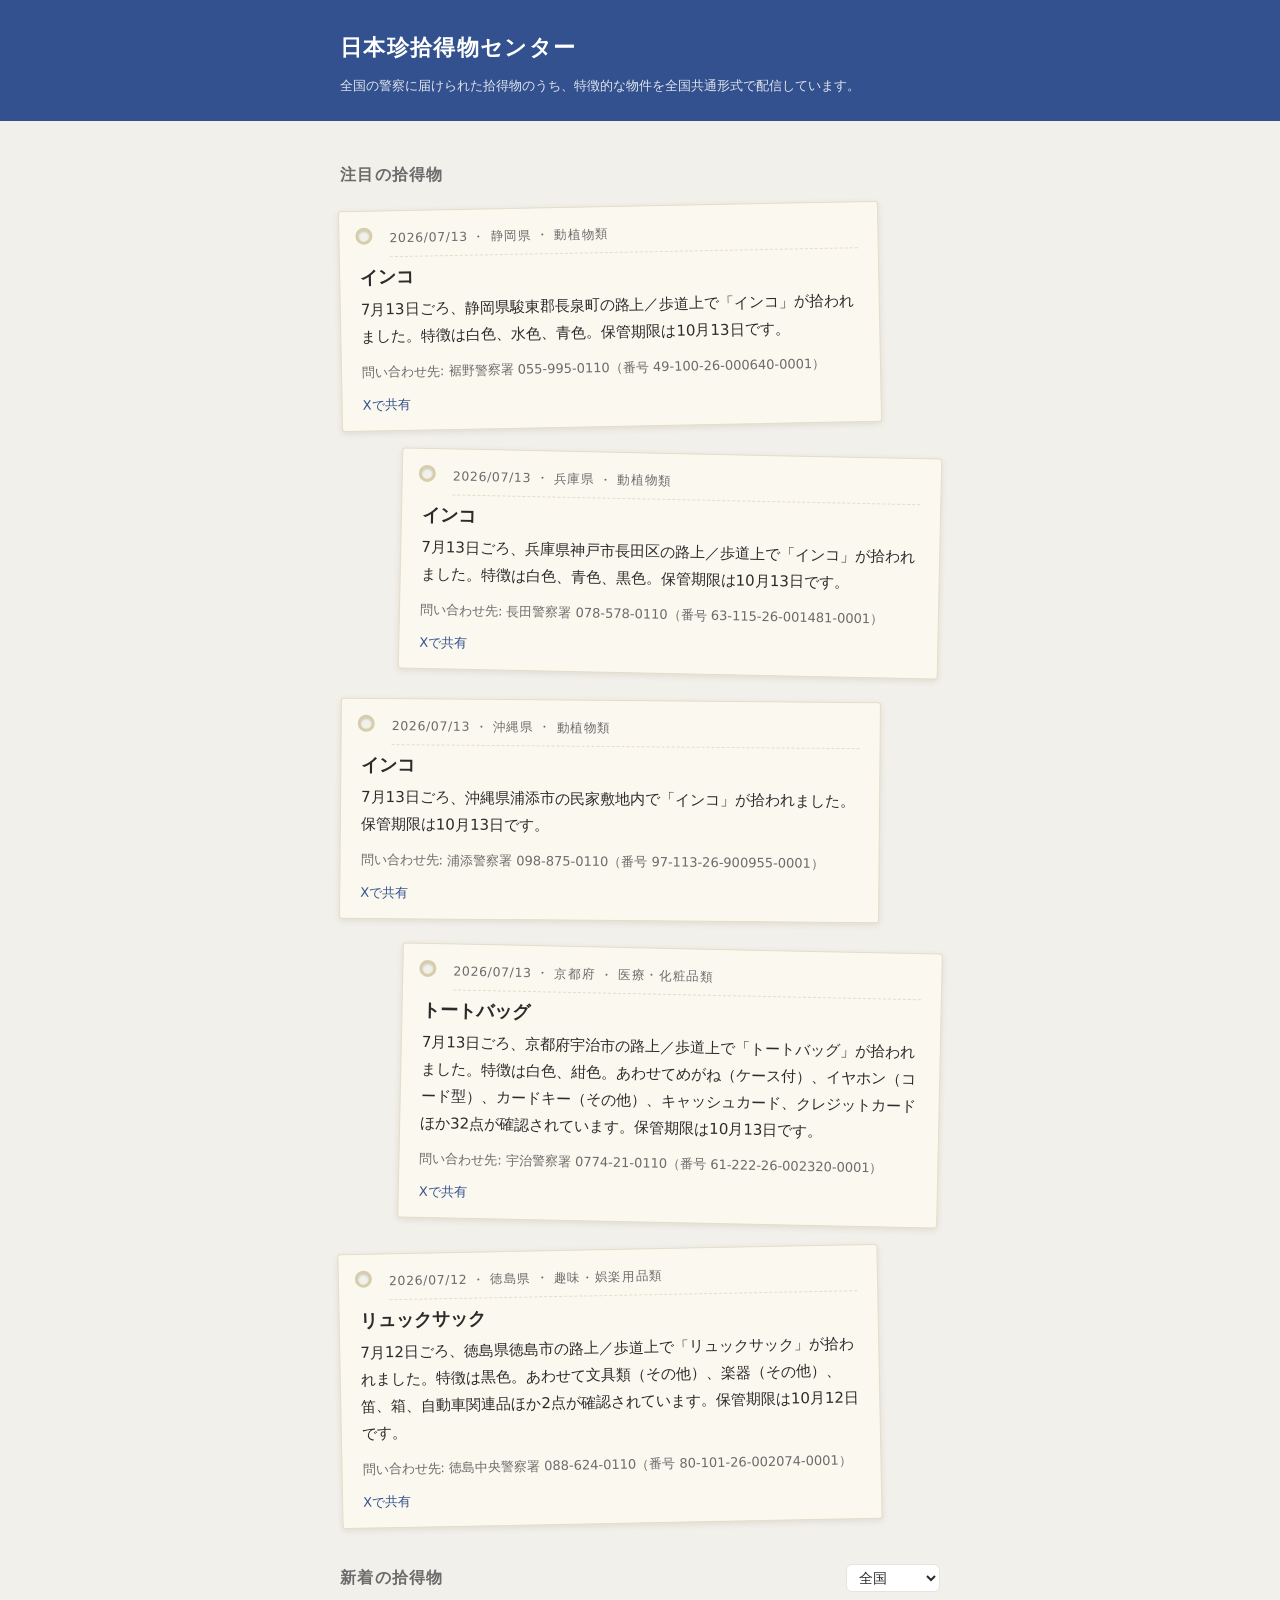
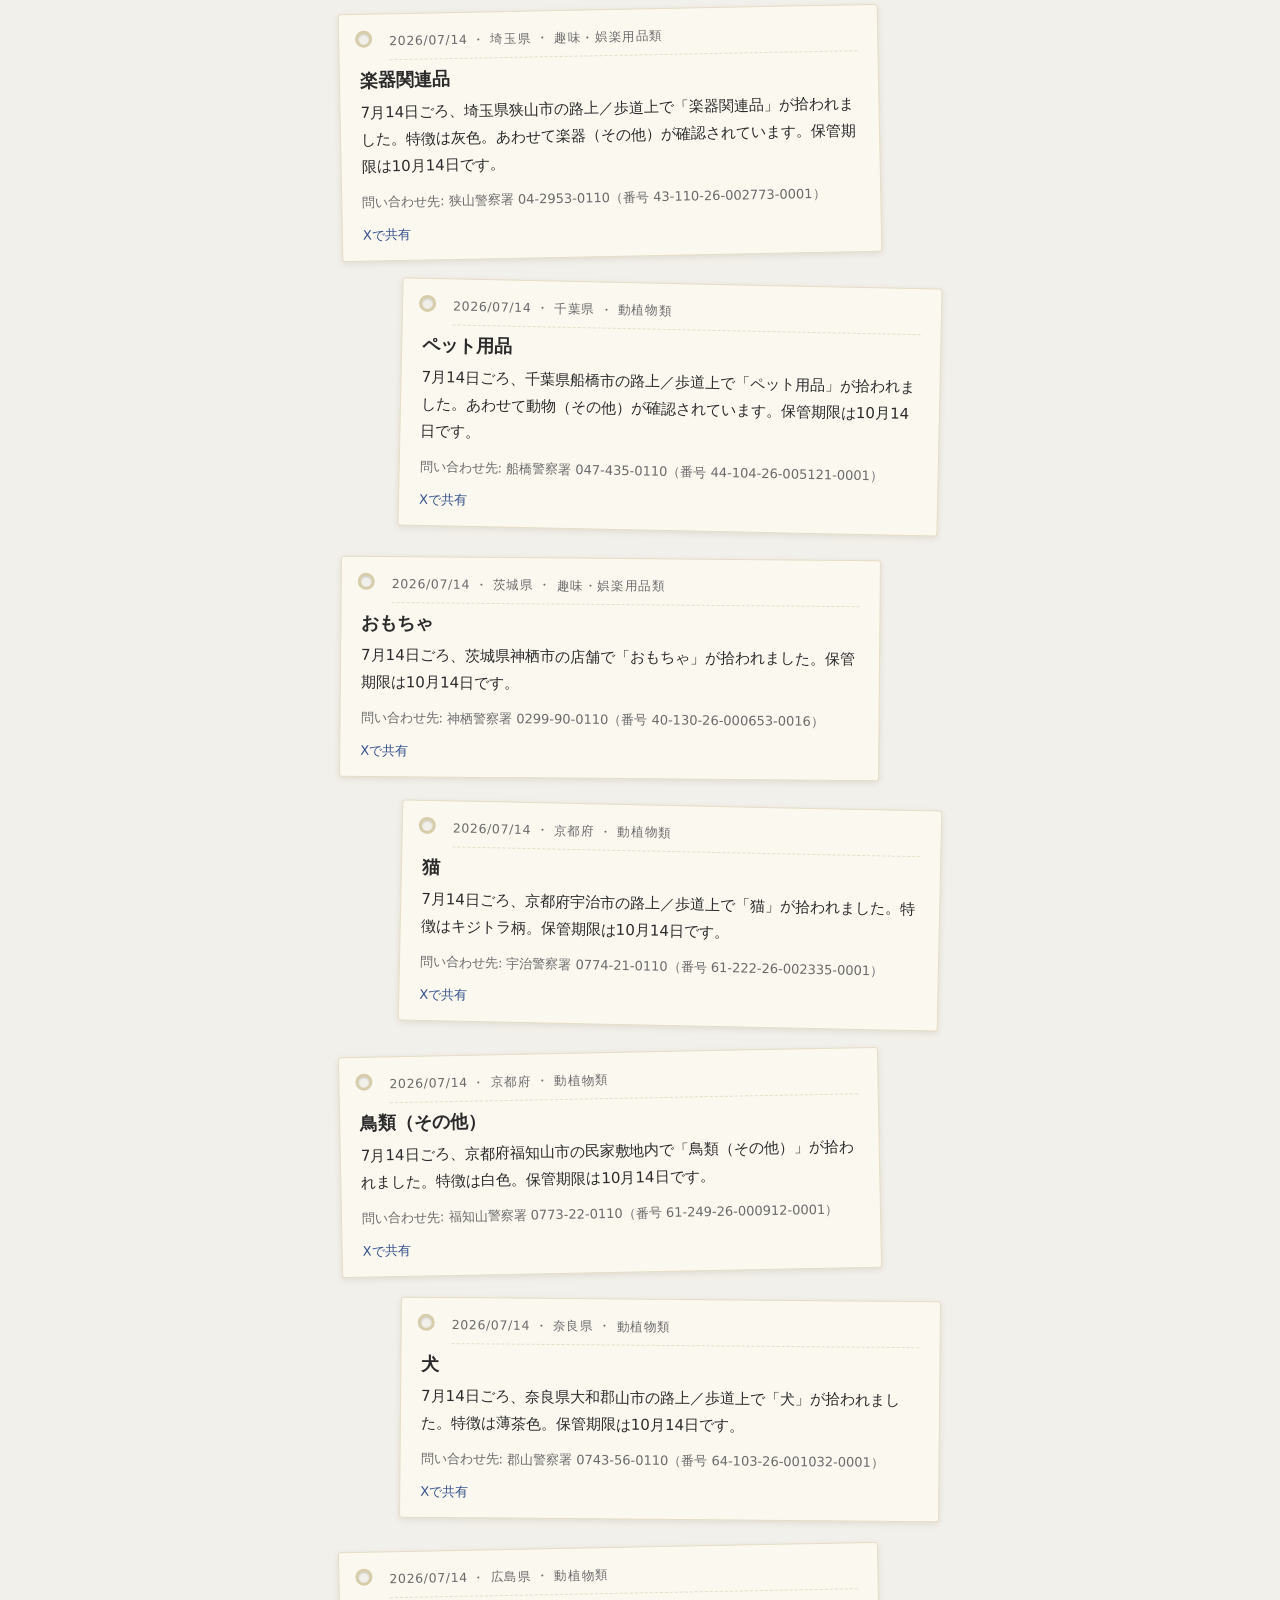
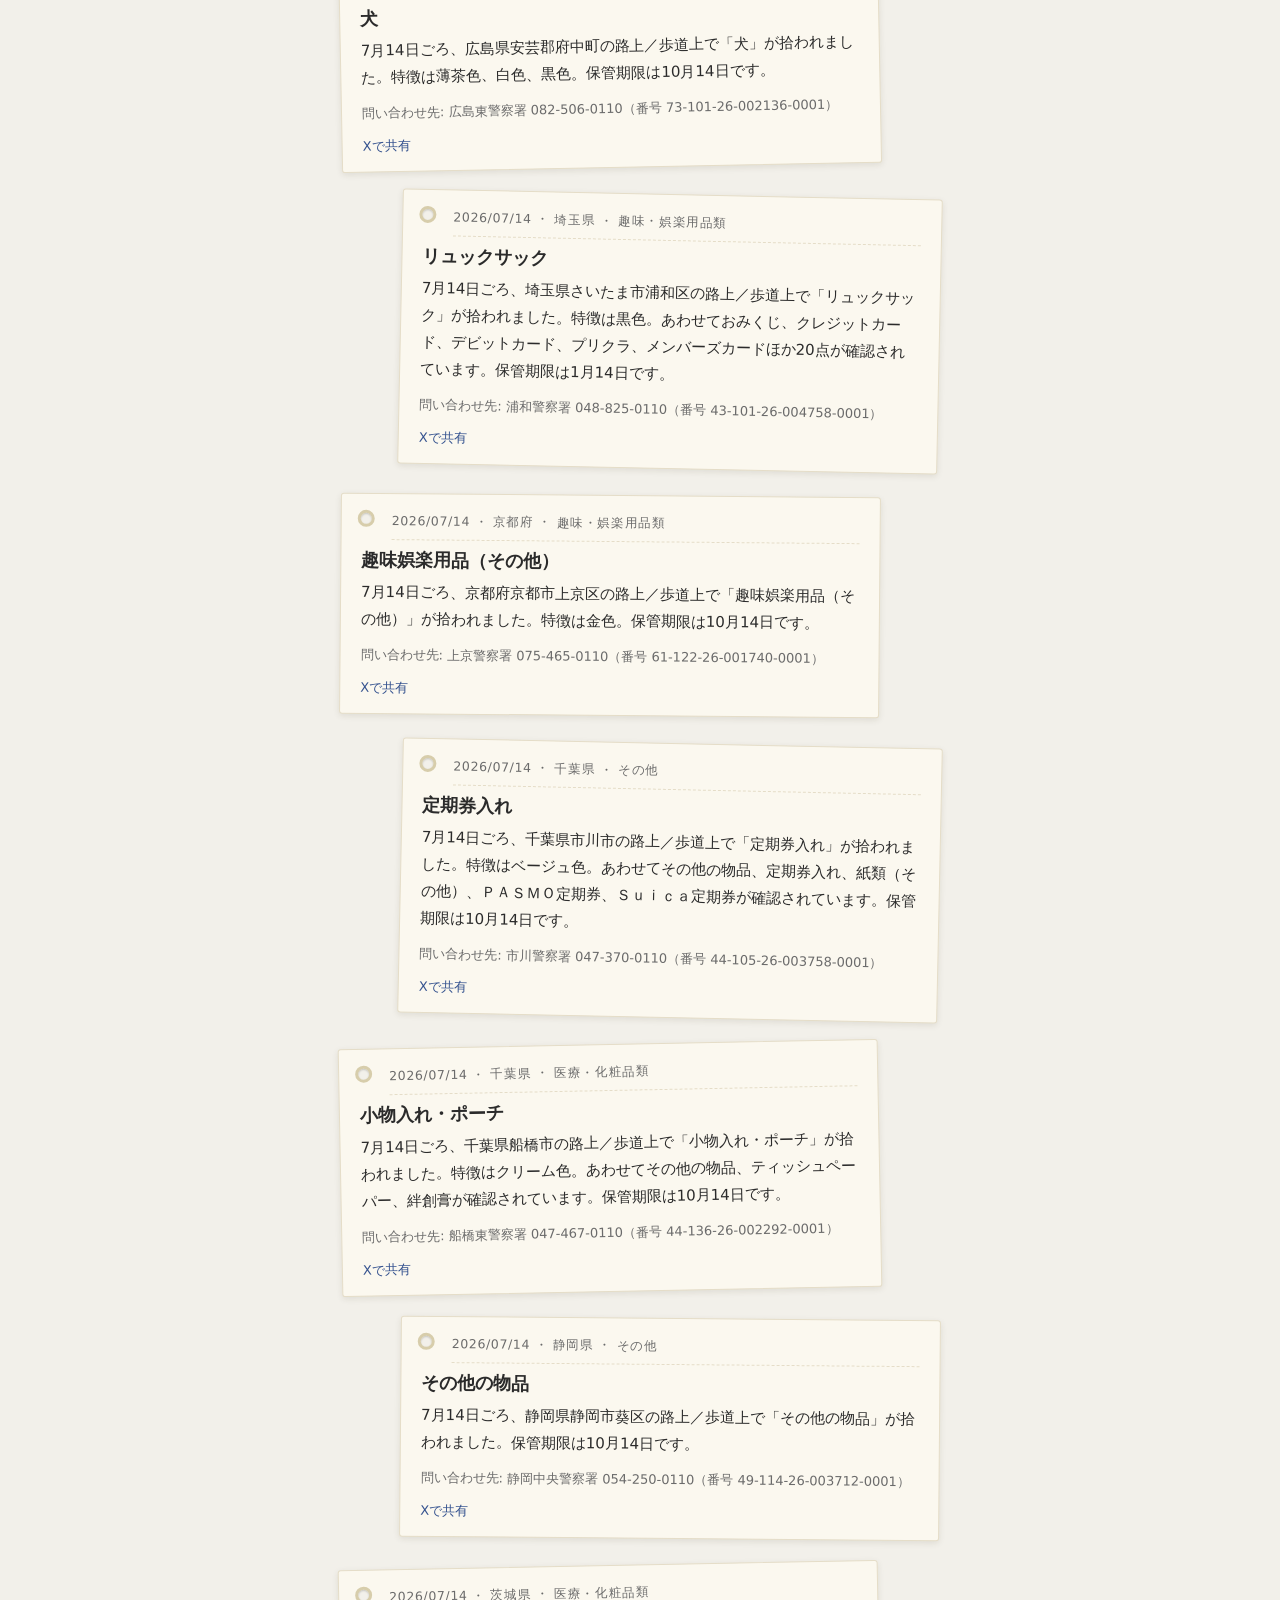
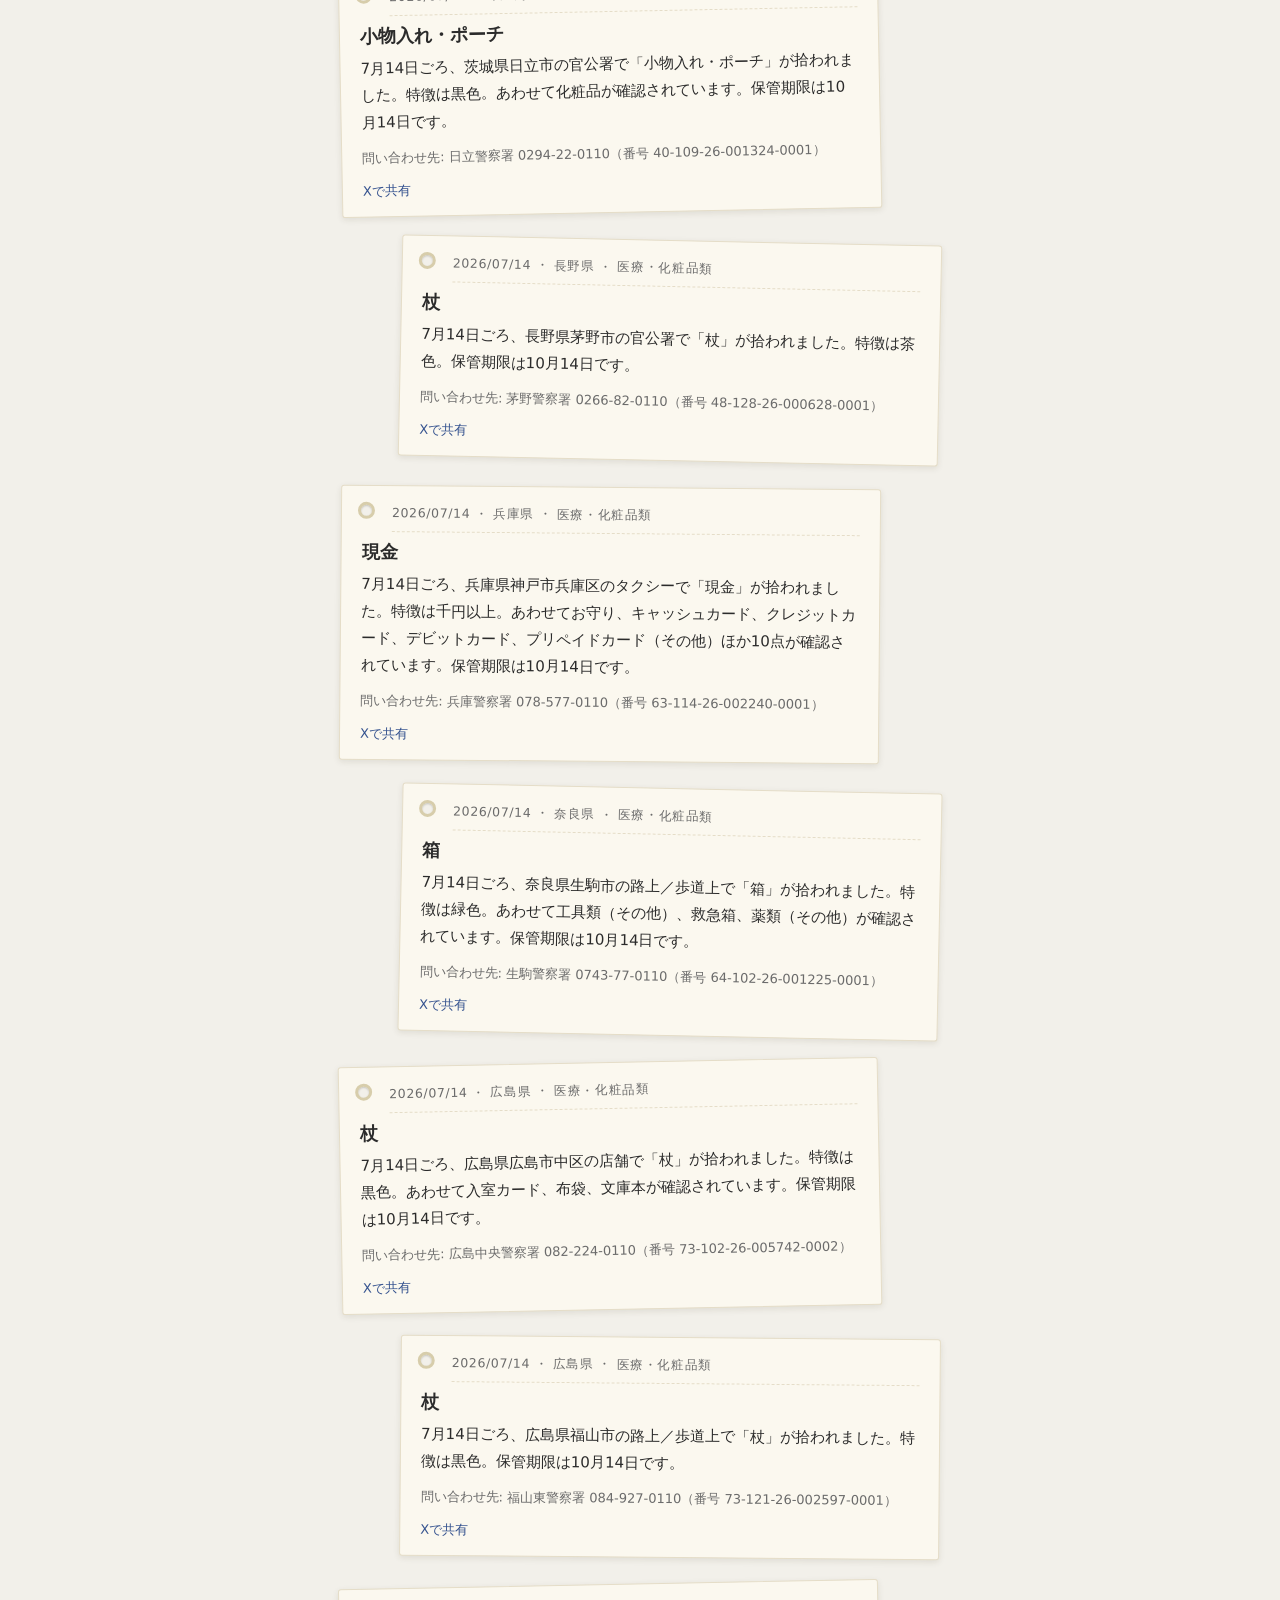
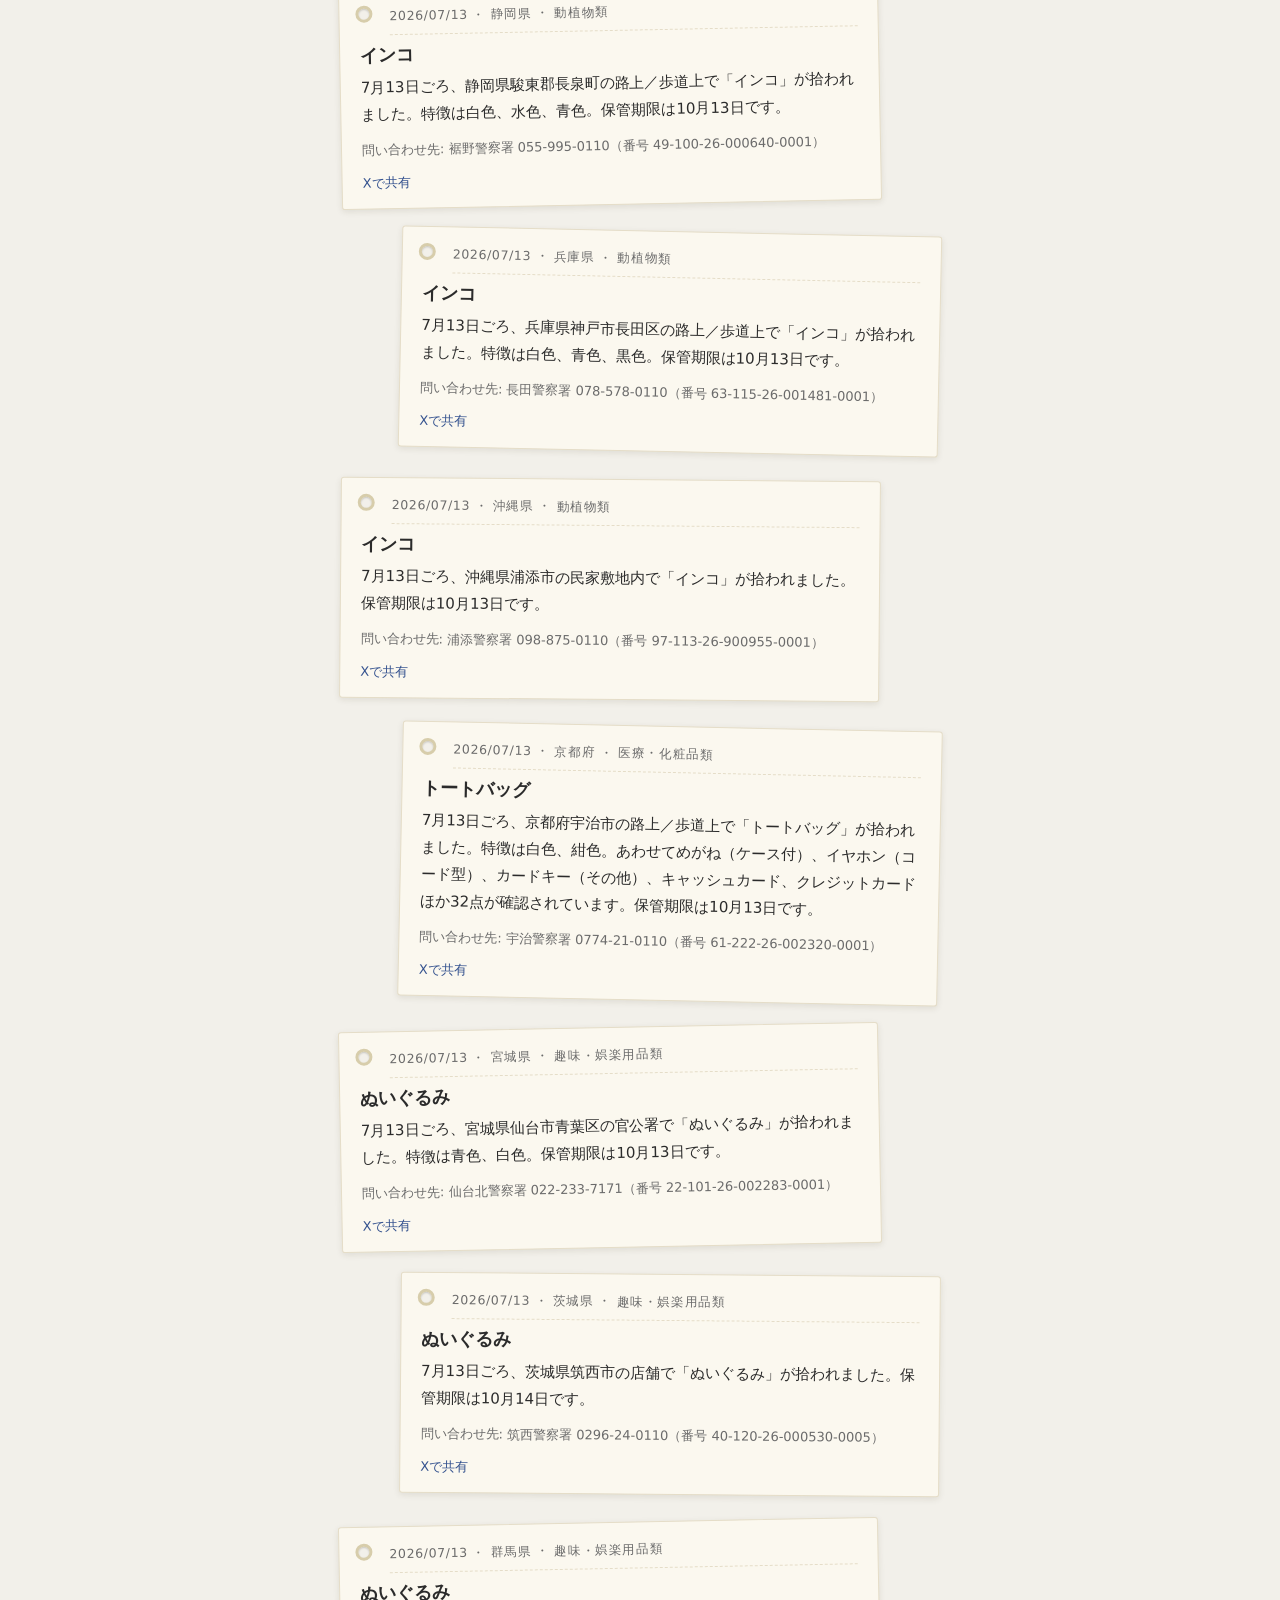
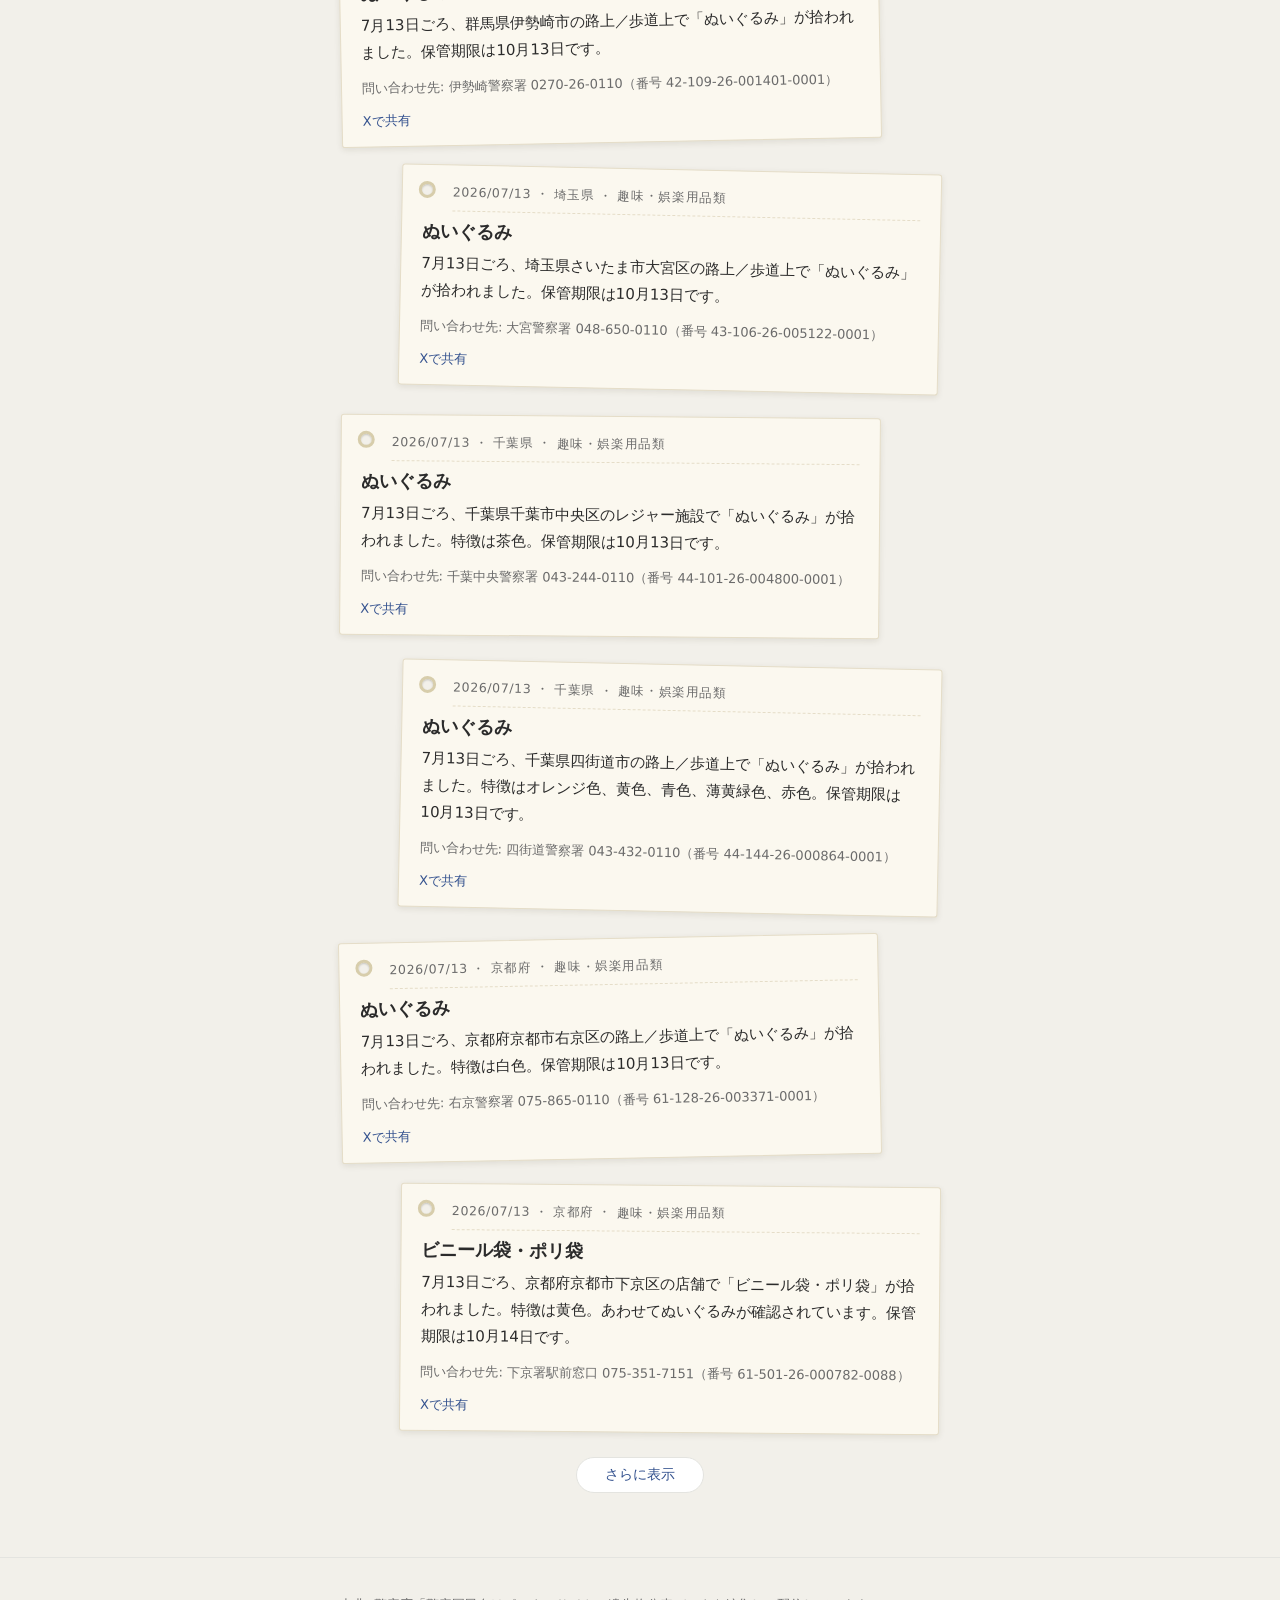
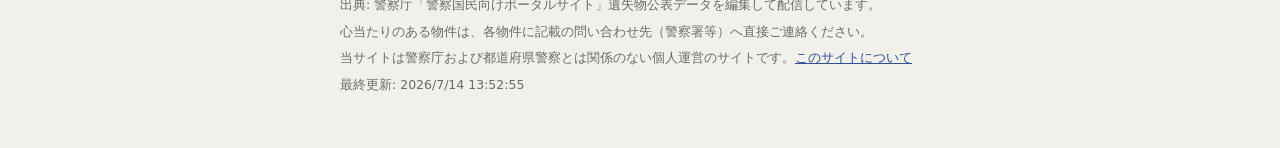
==== site/index.html @ 51313568 "feat: initial public release" ====
<!DOCTYPE html>
<html lang="ja">
<head>
  <meta charset="UTF-8">
  <meta name="viewport" content="width=device-width, initial-scale=1.0">
  <title>日本珍拾得物センター</title>
  <meta name="description" content="全国の警察に届けられた拾得物のうち、特徴的な物件を全国共通形式で配信しています。">
  <meta property="og:title" content="日本珍拾得物センター">
  <meta property="og:description" content="全国の警察に届けられた拾得物のうち、特徴的な物件を全国共通形式で配信しています。">
  <meta property="og:type" content="website">
  <meta name="twitter:card" content="summary">
  <link rel="icon" href="data:image/svg+xml,&lt;svg xmlns='http://www.w3.org/2000/svg' viewBox='0 0 100 100'&gt;&lt;text y='.9em' font-size='90'&gt;🐻&lt;/text&gt;&lt;/svg&gt;">
  <link rel="stylesheet" href="css/style.css">
</head>
<body>
  <header class="site-header">
    <div class="container">
      <h1 class="site-title"><a href="./">日本珍拾得物センター</a></h1>
      <p class="site-tagline">全国の警察に届けられた拾得物のうち、特徴的な物件を全国共通形式で配信しています。</p>
    </div>
  </header>

  <main class="container">
    <section aria-labelledby="featured-heading">
      <h2 id="featured-heading" class="section-heading">注目の拾得物</h2>
      <div id="featured-list" class="card-list">
        <p class="empty-state">読み込んでいます…</p>
      </div>
    </section>

    <section aria-labelledby="latest-heading">
      <div class="section-header">
        <h2 id="latest-heading" class="section-heading">新着の拾得物</h2>
        <label class="pref-filter">
          <span class="visually-hidden">都道府県で絞り込む</span>
          <select id="pref-select">
            <option value="">全国</option>
          </select>
        </label>
      </div>
      <div id="latest-list" class="card-list">
        <p class="empty-state">読み込んでいます…</p>
      </div>
      <p class="load-more-wrap">
        <button id="load-more" class="load-more" hidden>さらに表示</button>
      </p>
    </section>
  </main>

  <footer class="site-footer">
    <div class="container">
      <p>出典: 警察庁「警察国民向けポータルサイト」遺失物公表データを編集して配信しています。</p>
      <p>心当たりのある物件は、各物件に記載の問い合わせ先（警察署等）へ直接ご連絡ください。</p>
      <p>当サイトは警察庁および都道府県警察とは関係のない個人運営のサイトです。<a href="about.html">このサイトについて</a></p>
      <p id="updated-at"></p>
    </div>
  </footer>

  <script src="js/app.js"></script>
</body>
</html>
---- site/css/style.css ----
/* 日本珍拾得物センター — 1色（藍）+ 無彩色の引き算デザイン */

:root {
  --color-primary: #33518e;
  --color-primary-strong: #27406f;
  --color-bg: #f2f0ea;
  --color-surface: #ffffff;
  --color-paper: #fbf8ef;
  --color-paper-edge: #e5ddc8;
  --color-paper-hole: #d7cdab;
  --color-text: #2b2b2b;
  --color-text-muted: #6b6b6b;
  --color-line: #e4e4e0;
  --shadow-card: 0 2px 6px rgba(60, 50, 20, 0.10);
  --z-header: 100;
}

@media (prefers-color-scheme: dark) {
  :root {
    --color-primary: #8ba7dd;
    --color-primary-strong: #a9bfe8;
    --color-bg: #16171a;
    --color-surface: #1f2024;
    --color-paper: #26241d;
    --color-paper-edge: #3b372a;
    --color-paper-hole: #4c4633;
    --color-text: #e6e6e4;
    --color-text-muted: #9a9a97;
    --color-line: #2e2f34;
    --shadow-card: 0 2px 8px rgba(0, 0, 0, 0.4);
  }
}

* { box-sizing: border-box; }

body {
  margin: 0;
  font-family: "Hiragino Sans", "Yu Gothic", system-ui, sans-serif;
  font-size: 16px;
  line-height: 1.8;
  color: var(--color-text);
  background: var(--color-bg);
}

.container {
  max-width: 640px;
  margin: 0 auto;
  padding: 0 20px;
}

/* ヘッダー */
.site-header {
  background: var(--color-primary);
  color: #fff;
  padding: 28px 0 24px;
}

.site-title {
  margin: 0;
  font-size: 22px;
  letter-spacing: 0.06em;
}

.site-title a {
  color: inherit;
  text-decoration: none;
}

.site-tagline {
  margin: 6px 0 0;
  font-size: 13px;
  opacity: 0.85;
}

/* セクション */
.section-heading {
  font-size: 16px;
  color: var(--color-text-muted);
  font-weight: 600;
  letter-spacing: 0.08em;
  margin: 40px 0 16px;
}

.section-header {
  display: flex;
  align-items: baseline;
  justify-content: space-between;
  gap: 12px;
}

.pref-filter select {
  font-size: 14px;
  padding: 4px 8px;
  border: 1px solid var(--color-line);
  border-radius: 6px;
  background: var(--color-surface);
  color: var(--color-text);
}

/* カード = 拾得物件票（荷札）。机に散らばった落とし物のように配置する */
.card-list {
  display: flex;
  flex-direction: column;
  gap: 26px;
}

.item-card {
  width: min(100%, 540px);
  background: var(--color-paper);
  border: 1px solid var(--color-paper-edge);
  border-radius: 3px;
  box-shadow: var(--shadow-card);
  padding: 16px 20px 14px;
  position: relative;
  transform: rotate(-1.1deg);
  transition: transform 200ms ease;
}

/* 互い違いに置く。傾きは3枚周期でわずかに変える */
.card-list .item-card:nth-child(2n) {
  margin-left: auto;
  transform: rotate(1.2deg);
}

.card-list .item-card:nth-child(3n) {
  transform: rotate(0.5deg);
}

/* 手に取ると水平に戻る */
.item-card:hover {
  transform: rotate(0deg);
}

/* 荷札の穴（ハトメ） */
.item-card::before {
  content: "";
  position: absolute;
  top: 16px;
  left: 16px;
  width: 11px;
  height: 11px;
  border-radius: 50%;
  background: var(--color-bg);
  border: 3px solid var(--color-paper-hole);
  box-shadow: inset 0 1px 2px rgba(0, 0, 0, 0.18);
}

.item-meta {
  font-size: 12.5px;
  color: var(--color-text-muted);
  margin: 0 0 6px 30px;
  letter-spacing: 0.05em;
  border-bottom: 1px dashed var(--color-paper-edge);
  padding-bottom: 6px;
}

.item-name {
  margin: 4px 0 6px;
  font-size: 18px;
  font-weight: 600;
  line-height: 1.5;
}

.item-body {
  margin: 0;
  font-size: 15px;
}

.item-contact {
  margin: 10px 0 0;
  font-size: 13px;
  color: var(--color-text-muted);
}

.item-actions {
  margin-top: 10px;
  display: flex;
  gap: 16px;
}

.item-actions a,
.item-actions button {
  font-size: 13px;
  color: var(--color-primary);
  background: none;
  border: none;
  padding: 0;
  cursor: pointer;
  text-decoration: none;
}

.item-actions a:hover,
.item-actions button:hover {
  text-decoration: underline;
}

/* 空状態・フッター */
.empty-state {
  color: var(--color-text-muted);
  font-size: 14px;
}

.load-more-wrap {
  text-align: center;
  margin: 24px 0 0;
}

.load-more {
  font-size: 14px;
  color: var(--color-primary);
  background: var(--color-surface);
  border: 1px solid var(--color-line);
  border-radius: 999px;
  padding: 8px 28px;
  cursor: pointer;
}

.site-footer {
  margin-top: 64px;
  padding: 32px 0 48px;
  border-top: 1px solid var(--color-line);
  font-size: 12.5px;
  color: var(--color-text-muted);
}

.site-footer p { margin: 4px 0; }

.site-footer a { color: var(--color-primary); }

/* 補助 */
.visually-hidden {
  position: absolute;
  width: 1px;
  height: 1px;
  overflow: hidden;
  clip: rect(0 0 0 0);
  white-space: nowrap;
}

/* aboutページ */
.about-body h2 {
  font-size: 17px;
  margin: 36px 0 8px;
}

.about-body p { margin: 8px 0; }
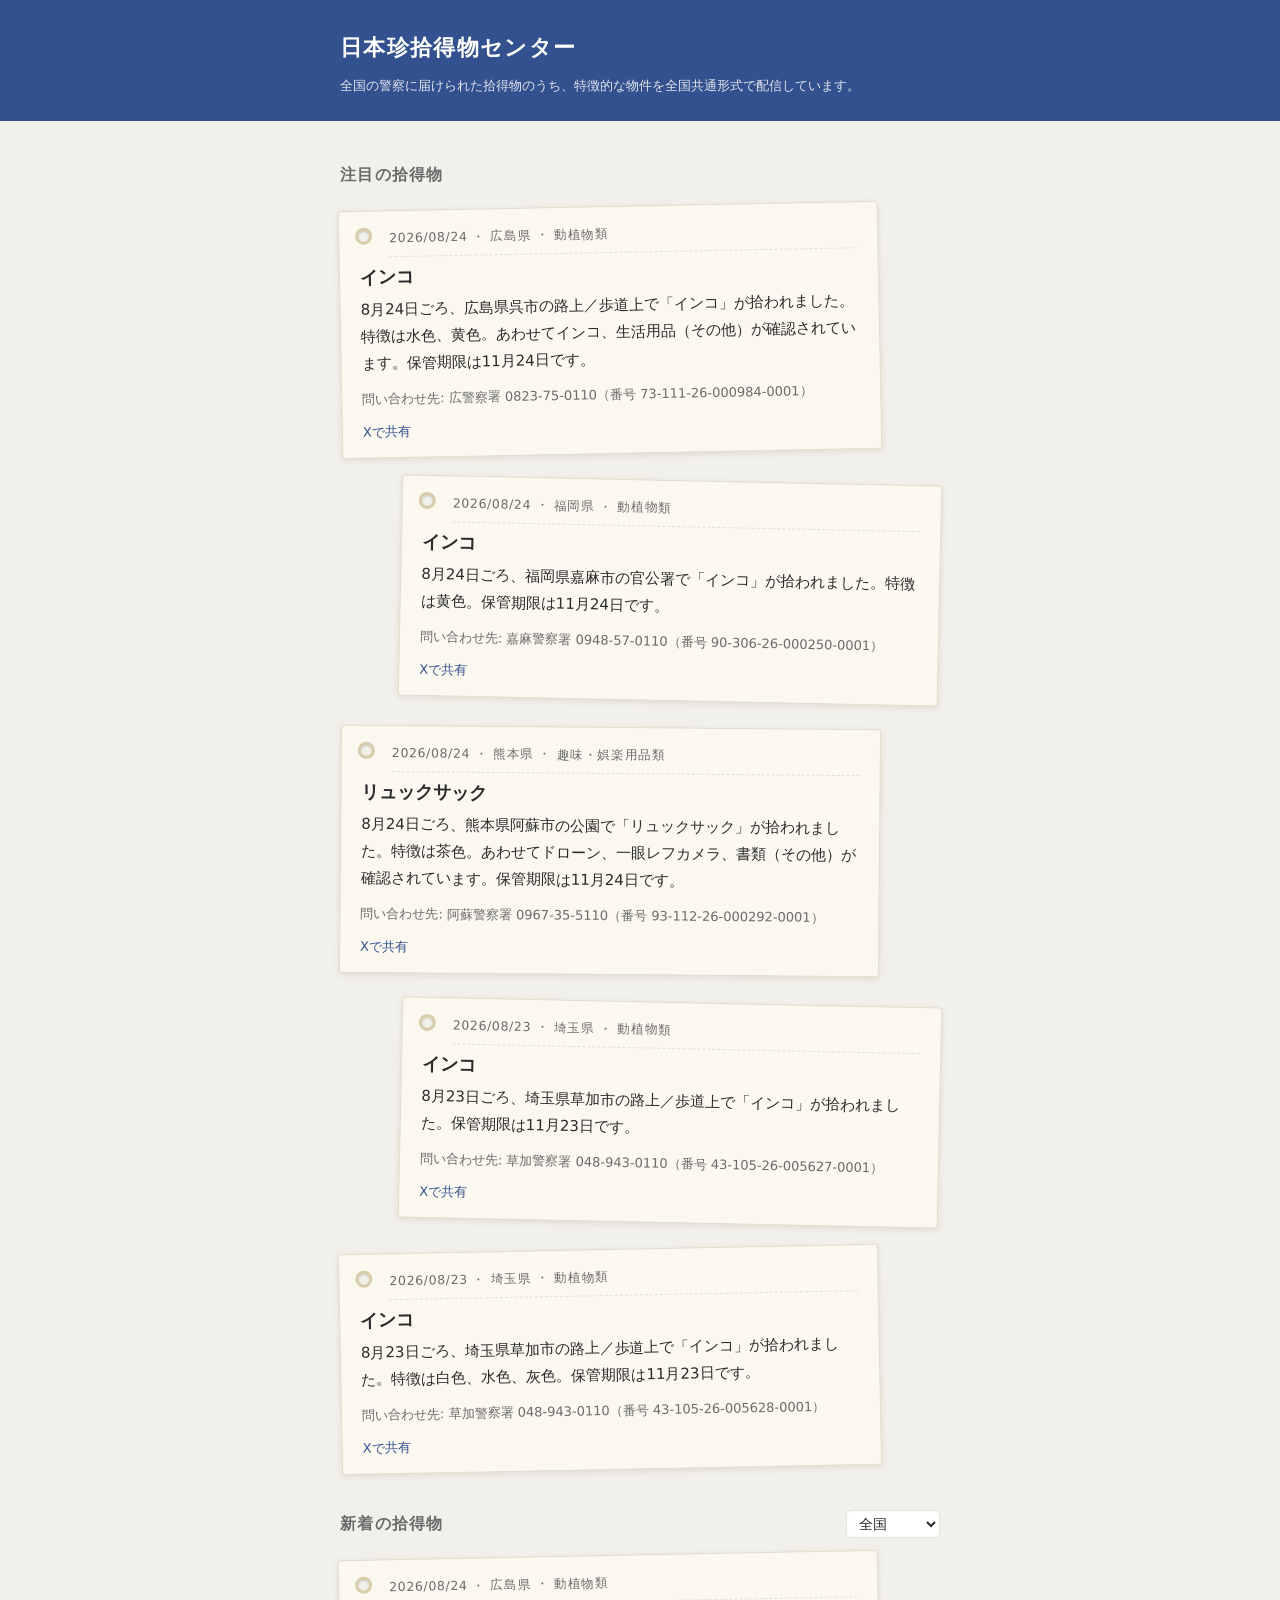
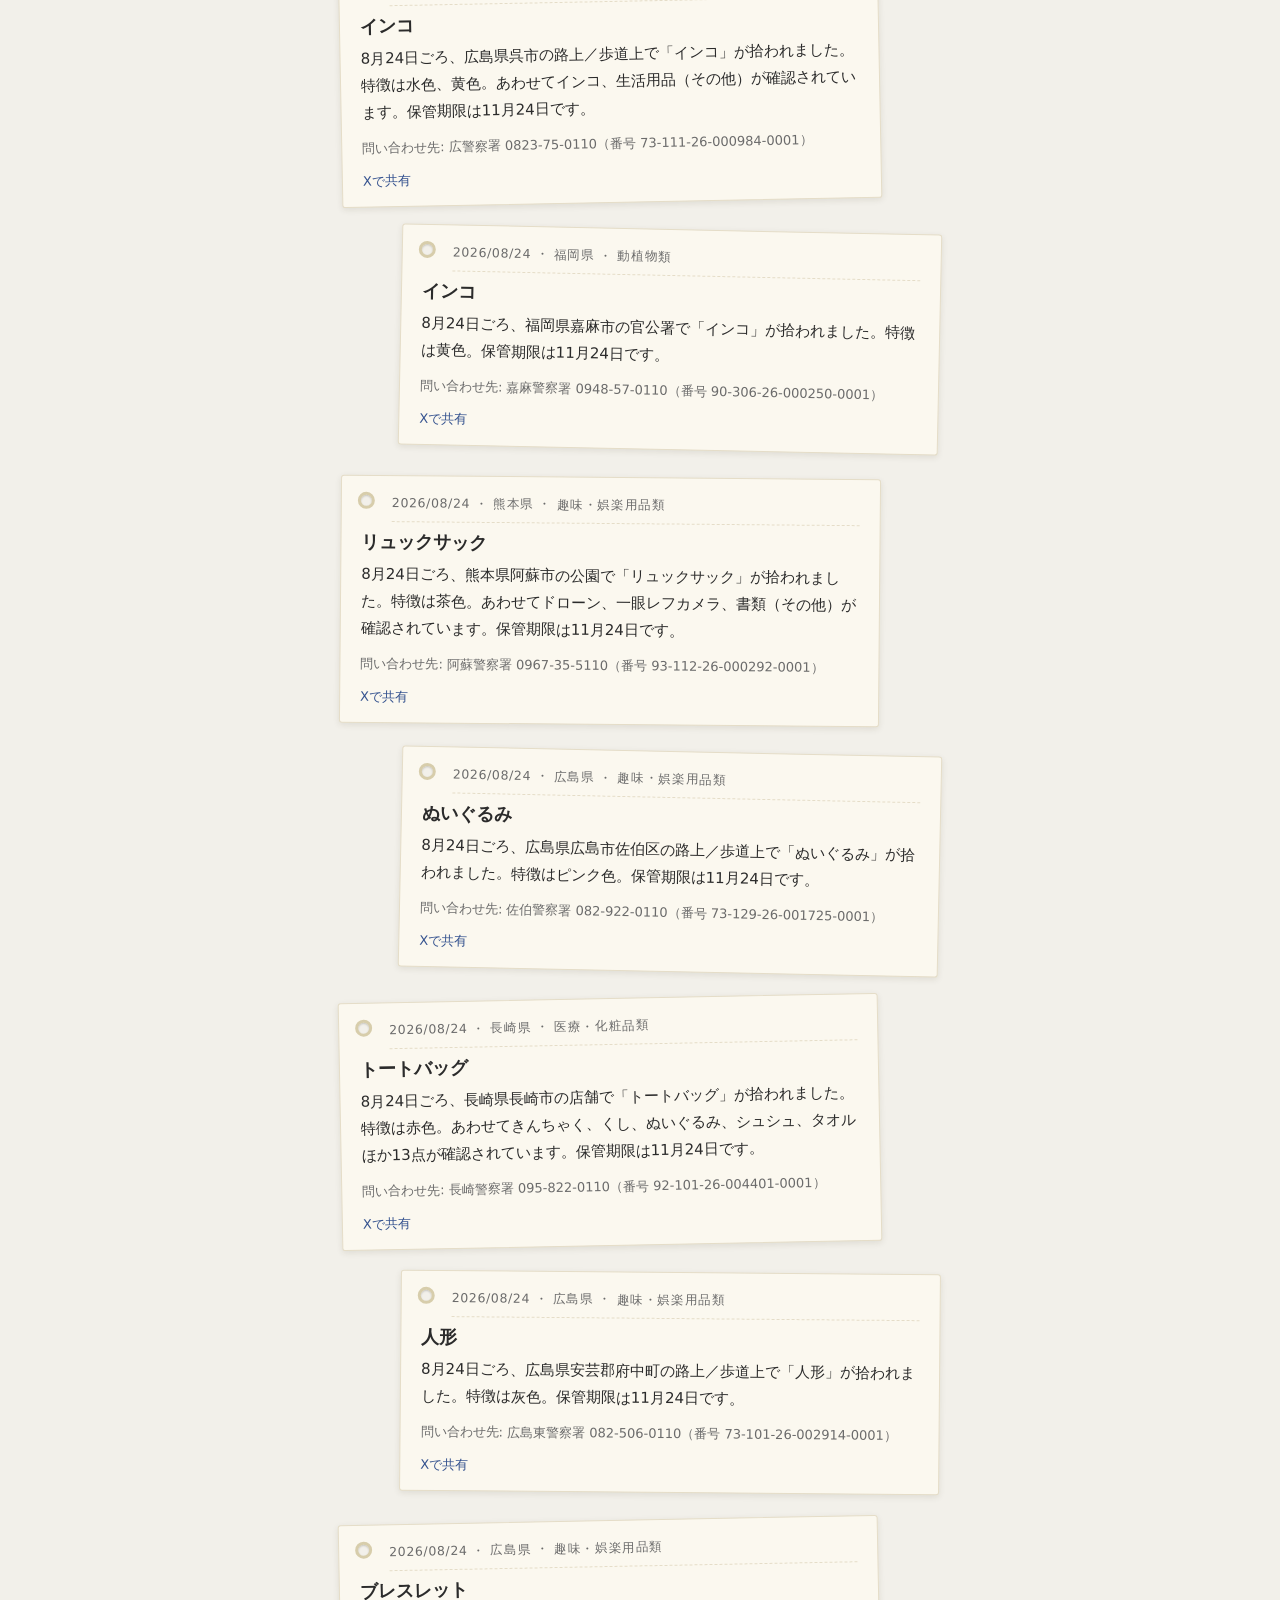
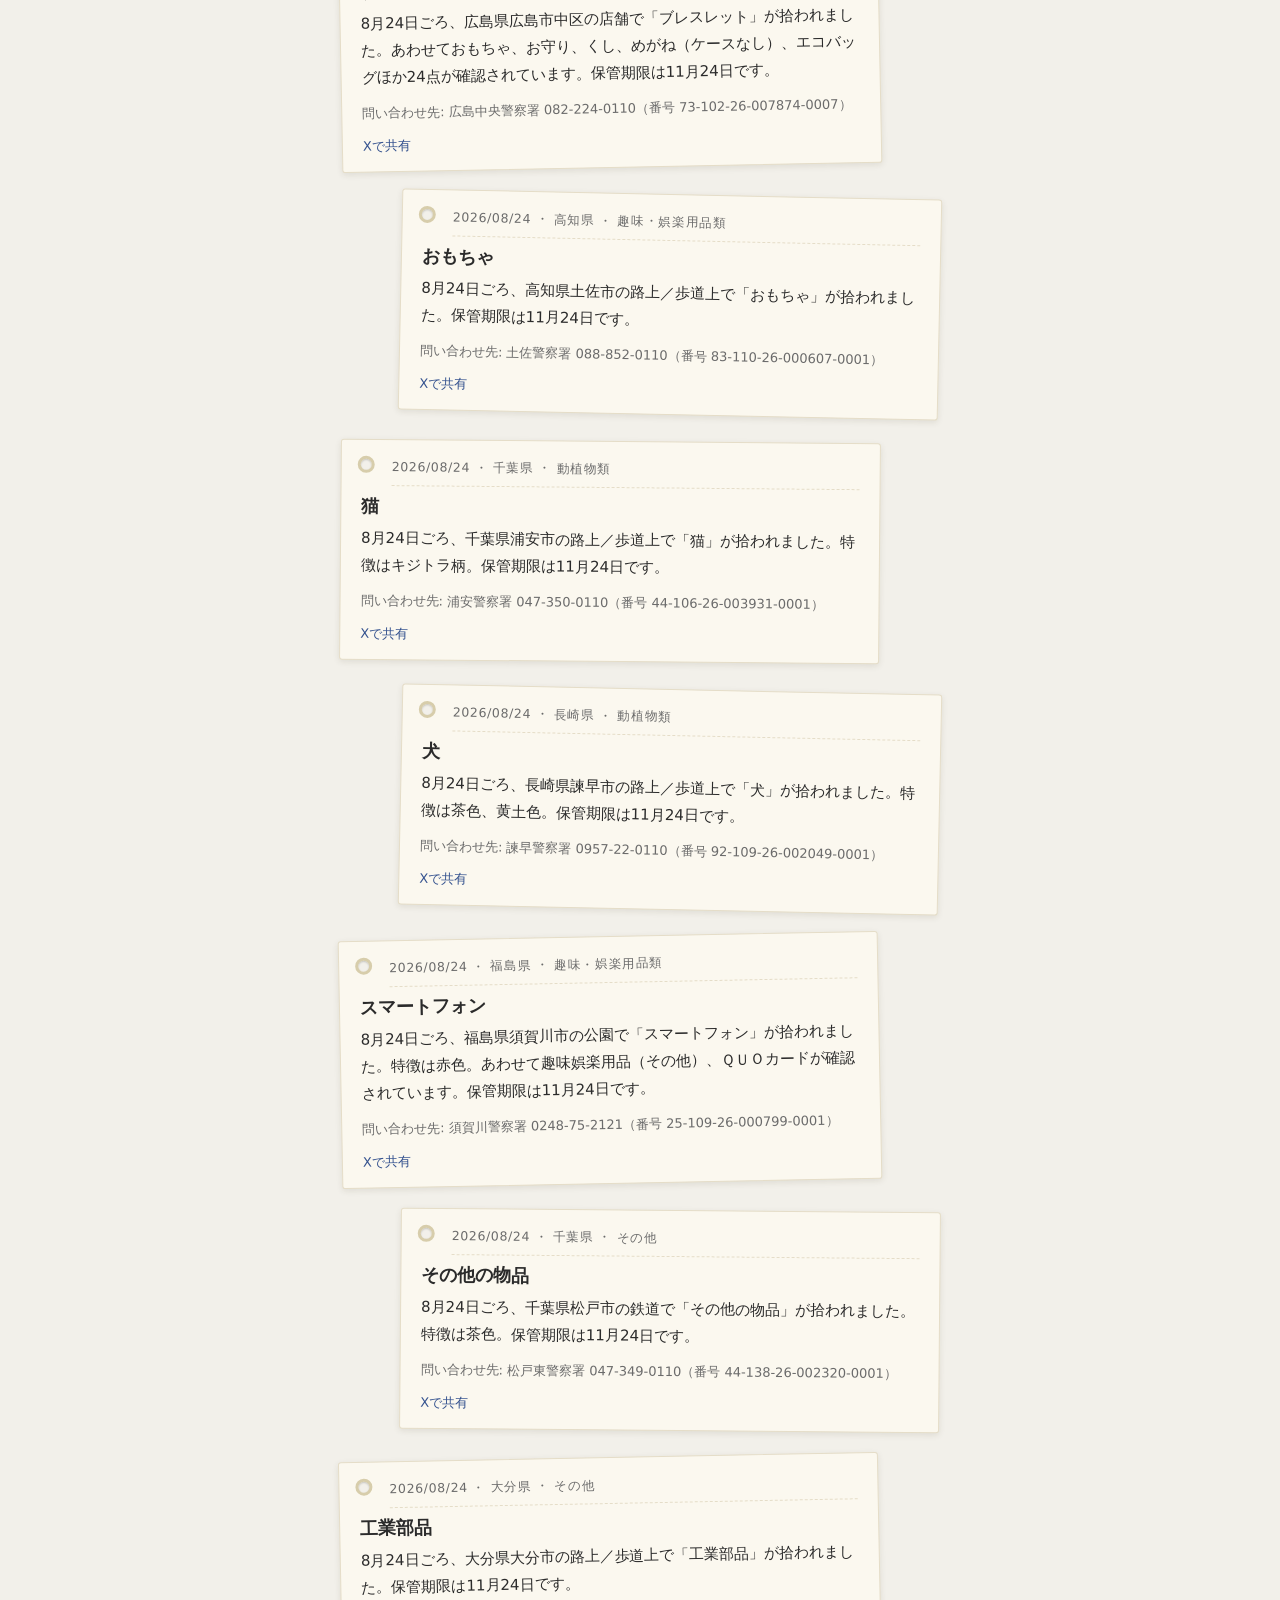
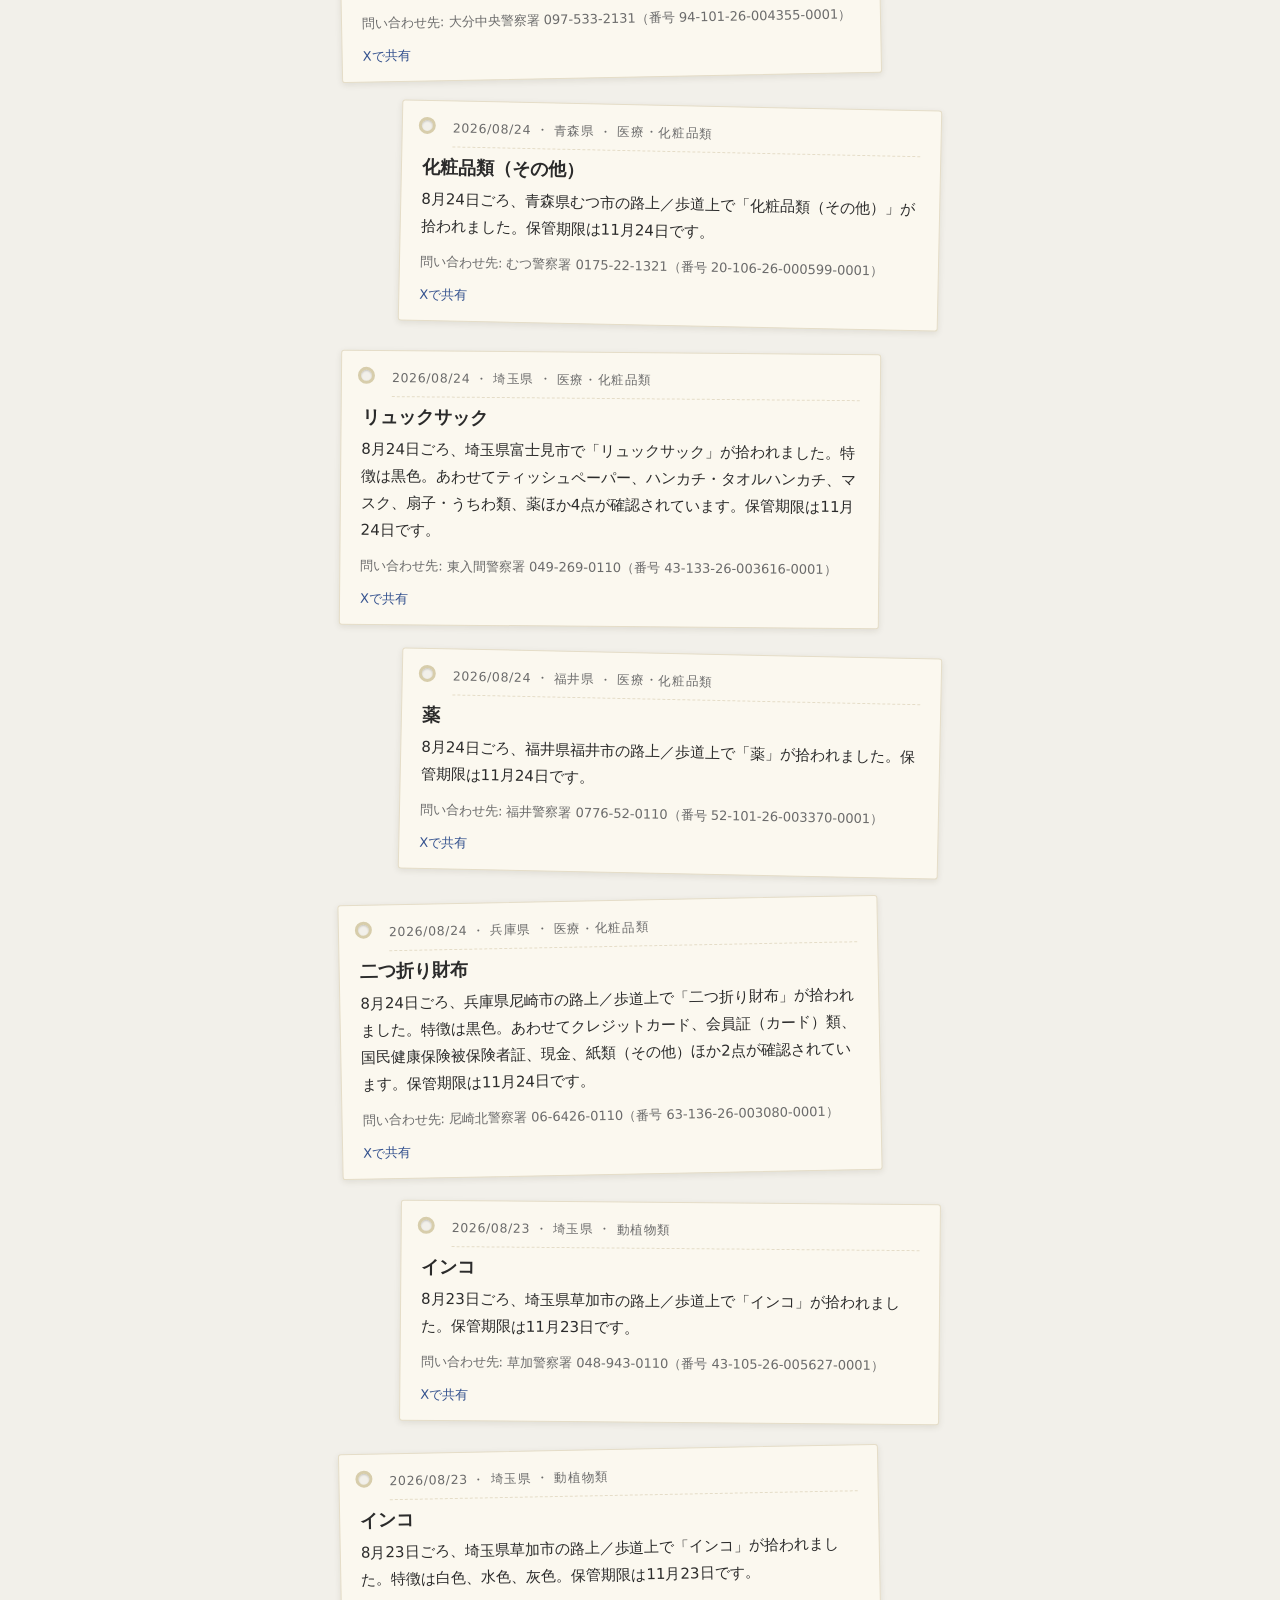
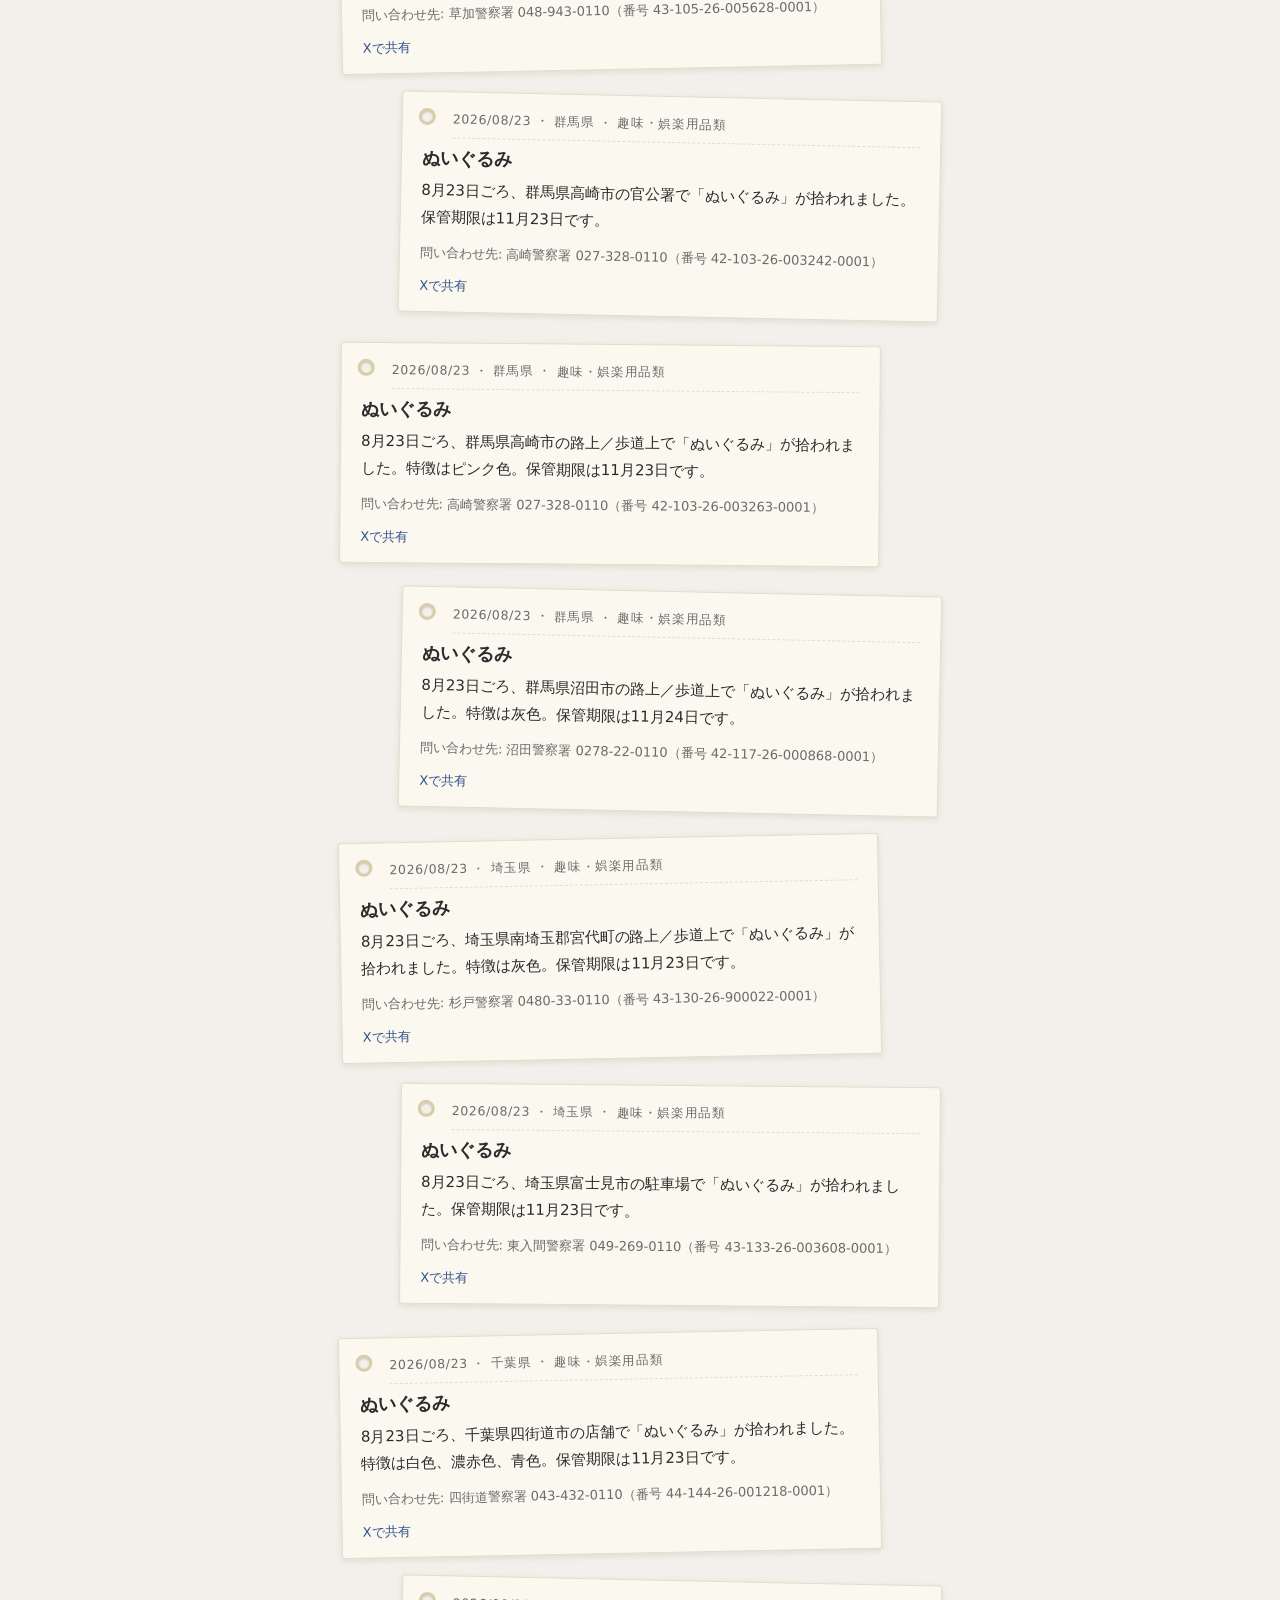
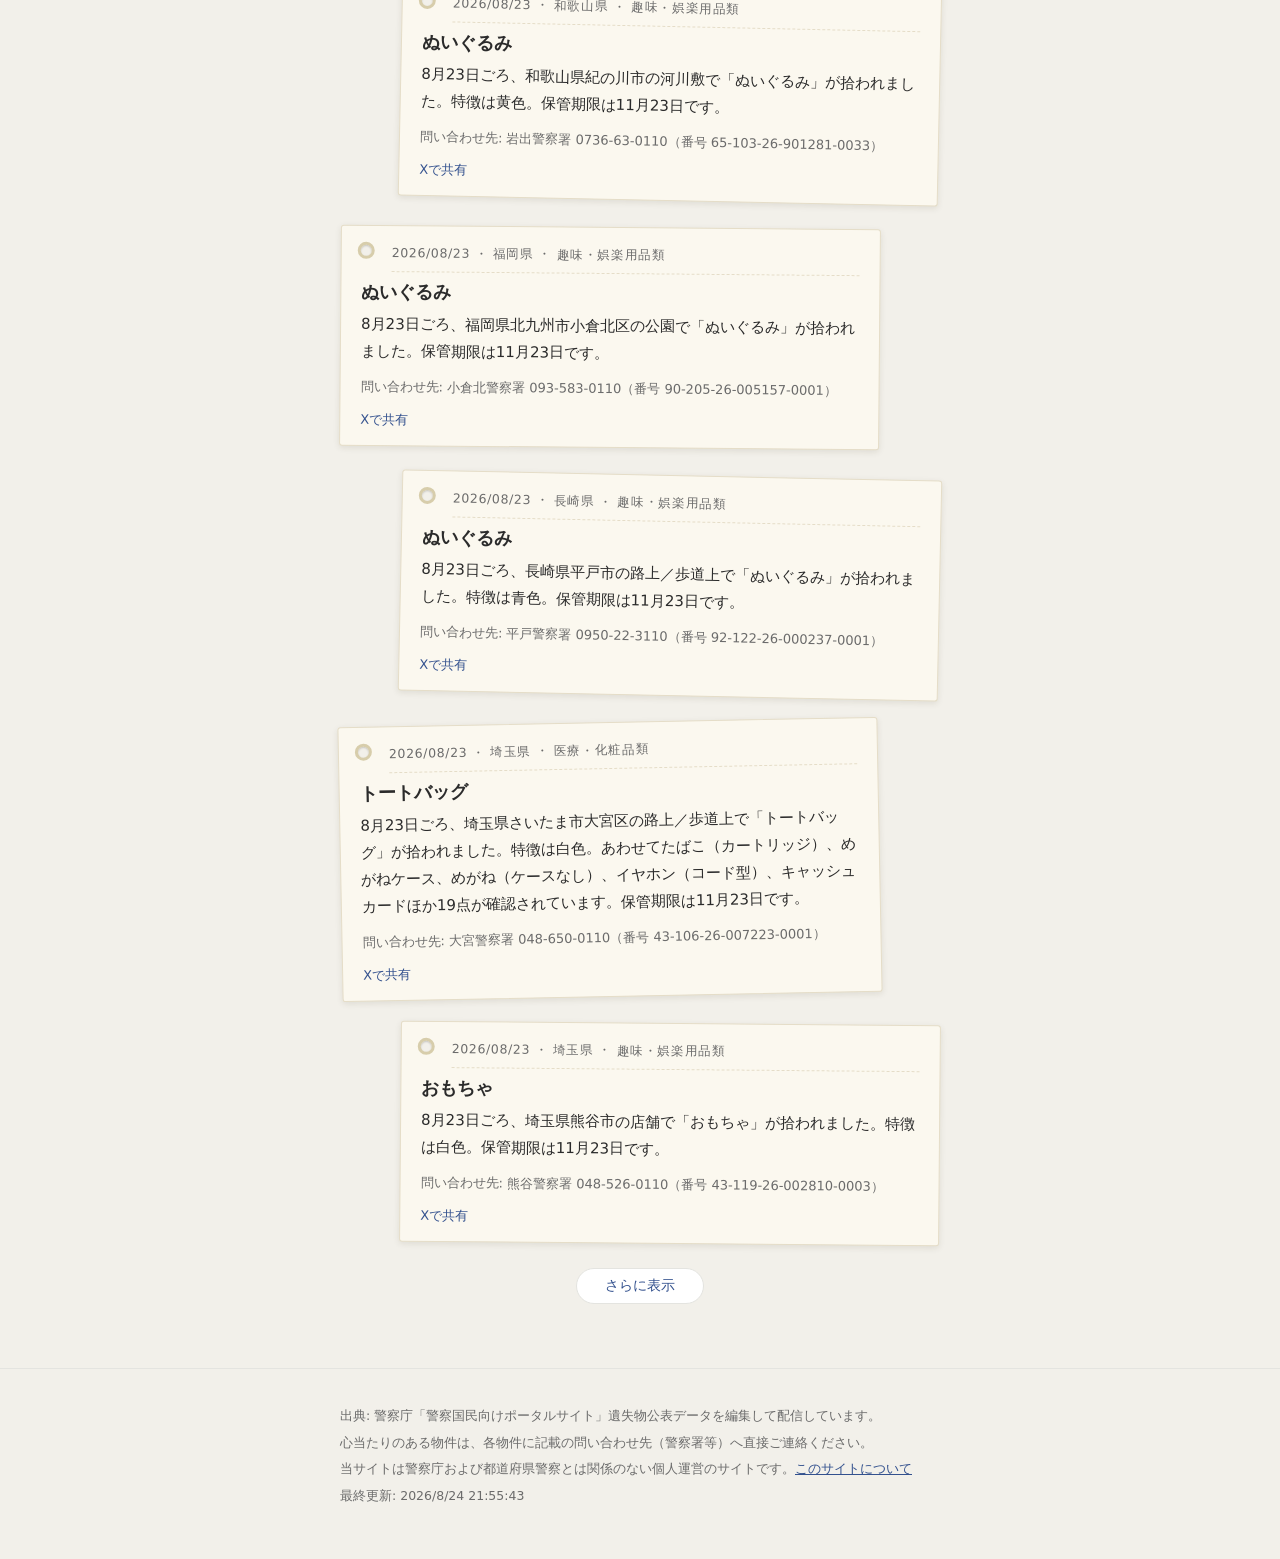
==== commit f192464a: "fix(site): 絵文字ファビコンをSVGに置き換え、OGP/メタ情報を補完 - データURIの絵文字ファビコンを site/favicon.svg（荷札形）に変更 - index に canon" ====
--- a/site/index.html
+++ b/site/index.html
@@ -5,11 +5,16 @@
   <meta name="viewport" content="width=device-width, initial-scale=1.0">
   <title>日本珍拾得物センター</title>
   <meta name="description" content="全国の警察に届けられた拾得物のうち、特徴的な物件を全国共通形式で配信しています。">
+  <link rel="canonical" href="https://otoshimono-center.pages.dev/">
   <meta property="og:title" content="日本珍拾得物センター">
   <meta property="og:description" content="全国の警察に届けられた拾得物のうち、特徴的な物件を全国共通形式で配信しています。">
   <meta property="og:type" content="website">
+  <meta property="og:url" content="https://otoshimono-center.pages.dev/">
+  <meta property="og:site_name" content="日本珍拾得物センター">
+  <meta property="og:locale" content="ja_JP">
   <meta name="twitter:card" content="summary">
-  <link rel="icon" href="data:image/svg+xml,&lt;svg xmlns='http://www.w3.org/2000/svg' viewBox='0 0 100 100'&gt;&lt;text y='.9em' font-size='90'&gt;🐻&lt;/text&gt;&lt;/svg&gt;">
+  <meta name="theme-color" content="#33518e">
+  <link rel="icon" href="favicon.svg" type="image/svg+xml">
   <link rel="stylesheet" href="css/style.css">
 </head>
 <body>
